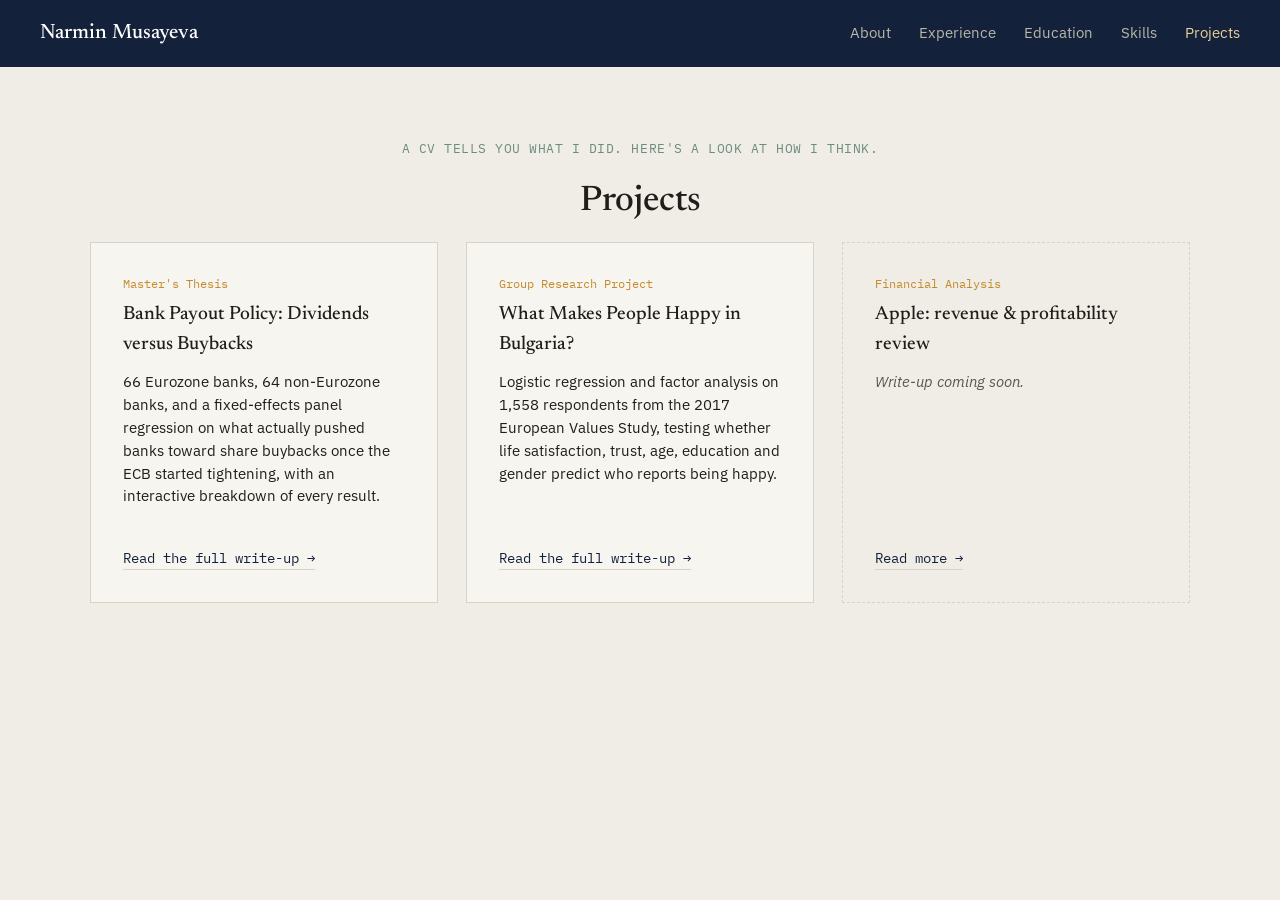
==== projects/index.html @ e005179e "Initial commit" ====
<!DOCTYPE html>
<html lang="en">
<head>
<meta charset="UTF-8">
<meta name="viewport" content="width=device-width, initial-scale=1.0">
<title>Projects · Narmin Musayeva</title>
<link rel="preconnect" href="https://fonts.googleapis.com">
<link rel="preconnect" href="https://fonts.gstatic.com" crossorigin>
<link href="https://fonts.googleapis.com/css2?family=Newsreader:ital,opsz,wght@0,6..72,400;0,6..72,500;0,6..72,600;1,6..72,400&family=IBM+Plex+Sans:wght@400;500;600&family=IBM+Plex+Mono:wght@400;500&display=swap" rel="stylesheet">
<link rel="stylesheet" href="../style.css">
</head>
<body>

<a class="skip-link" href="#main">Skip to content</a>

<header class="topnav">
  <a href="../index.html#about" class="topnav-brand">Narmin Musayeva</a>
  <nav class="topnav-links" aria-label="Section navigation">
    <a href="../index.html#about" class="nav-link">About</a>
    <a href="../index.html#experience" class="nav-link">Experience</a>
    <a href="../index.html#education" class="nav-link">Education</a>
    <a href="../index.html#skills" class="nav-link">Skills</a>
    <a href="index.html" class="nav-link active">Projects</a>
  </nav>
  <button type="button" class="nav-toggle" aria-label="Toggle menu" aria-expanded="false">☰</button>
</header>

<main id="main">
  <section class="section project-page">
    <p class="eyebrow">A CV tells you what I did. Here's a look at how I think.</p>
    <h1 class="project-title">Projects</h1>

    <div class="project-cards">
      <article class="case">
        <p class="case-tag">Master's Thesis</p>
        <h4>Bank Payout Policy: Dividends versus Buybacks</h4>
        <p class="case-desc">
          66 Eurozone banks, 64 non-Eurozone banks, and a fixed-effects panel regression on what
          actually pushed banks toward share buybacks once the ECB started tightening, with an
          interactive breakdown of every result.
        </p>
        <a href="thesis.html" class="case-link">Read the full write-up →</a>
      </article>

      <article class="case">
        <p class="case-tag">Group Research Project</p>
        <h4>What Makes People Happy in Bulgaria?</h4>
        <p class="case-desc">
          Logistic regression and factor analysis on 1,558 respondents from the 2017 European
          Values Study, testing whether life satisfaction, trust, age, education and gender predict
          who reports being happy.
        </p>
        <a href="bulgaria.html" class="case-link">Read the full write-up →</a>
      </article>

      <article class="case case-secondary">
        <p class="case-tag">Financial Analysis</p>
        <h4>Apple: revenue &amp; profitability review</h4>
        <p class="case-desc placeholder-copy">Write-up coming soon.</p>
        <a href="apple.html" class="case-link">Read more →</a>
      </article>
    </div>
  </section>
</main>

<script src="../script.js"></script>
</body>
</html>
---- style.css ----
/* ---------- tokens ---------- */
:root{
  --ink: #14213B;
  --ink-soft: #2A3A5C;
  --paper: #EFEDE6;
  --paper-raised: #F7F5F0;
  --text: #201E1A;
  --text-soft: #5B584E;
  --line: #D8D3C6;
  --accent: #C68A2E;
  --accent-soft: #E7CE9C;
  --sage: #6E8B7F;

  --serif: "Newsreader", Georgia, serif;
  --sans: "IBM Plex Sans", -apple-system, sans-serif;
  --mono: "IBM Plex Mono", monospace;

  --sidebar-w: 300px;
}

*{ box-sizing: border-box; }

html{ scroll-behavior: smooth; }

@media (prefers-reduced-motion: reduce){
  html{ scroll-behavior: auto; }
  *{ animation: none !important; transition: none !important; }
}

body{
  margin:0;
  background: var(--paper);
  color: var(--text);
  font-family: var(--sans);
  line-height: 1.55;
}

.skip-link{
  position:absolute; left:-999px; top:0;
  background: var(--ink); color:#fff; padding:.75rem 1rem; z-index:100;
}
.skip-link:focus{ left:1rem; top:1rem; }

a{ color: inherit; }

/* ---------- top nav ---------- */
.topnav{
  position: sticky;
  top:0;
  z-index: 50;
  background: var(--ink);
  color: #EDEBE3;
  display:flex;
  align-items:center;
  justify-content: space-between;
  padding: 1.1rem 2.5rem;
}

.topnav-brand{
  font-family: var(--serif);
  font-size: 1.3rem;
  font-weight: 500;
  color: #fff;
  text-decoration: none;
}

.topnav-links{
  display:flex;
  gap: 1.75rem;
}

.nav-link{
  text-decoration:none;
  color: #B9B6A9;
  font-size: 0.95rem;
  position: relative;
  padding-bottom: 2px;
}

.nav-link.active,
.nav-link:hover{
  color: #fff;
}

.nav-link.active{
  color: var(--accent-soft);
}

.nav-toggle{
  display:none;
  background: transparent;
  border: 1px solid rgba(237,235,227,0.4);
  color: #EDEBE3;
  font-size: 1.1rem;
  padding: 0.35rem 0.7rem;
  cursor: pointer;
}

/* ---------- main ---------- */
main{
  padding: 3rem 2rem 3rem;
}

.section{
  max-width: 1500px;
  margin-inline: auto;
  padding: 4rem 0;
  border-bottom: 1px solid var(--line);
  scroll-margin-top: 5rem;
}
.section:last-of-type{ border-bottom: none; }

.section-title{
  font-family: var(--serif);
  font-size: 1.6rem;
  font-weight: 500;
  margin: 0 0 1.75rem;
}

.section-title-link{
  text-decoration: none;
  color: inherit;
  display: inline-block;
}

.section-title-link .section-title{
  transition: color 0.15s ease;
}

.section-title-link:hover .section-title{
  color: var(--accent);
}

.section-intro{
  color: var(--text-soft);
  margin: -1rem 0 1.75rem;
  max-width: 60ch;
}

/* ---------- hero ---------- */
.hero{ padding-top: 2.5rem; }

.hero-card{
  display:flex;
  border: 1px solid var(--line);
  background: var(--paper-raised);
  margin-bottom: 3rem;
  overflow: hidden;
}

.hero-photo{
  flex: 0 0 320px;
  background: var(--ink);
  display:flex;
  align-items:center;
  justify-content:center;
}

.hero-photo-img{
  width: 100%;
  height: 100%;
  object-fit: cover;
  display: block;
}

.hero-info{
  flex: 1;
  padding: 2.5rem 3rem;
}

.eyebrow{
  font-family: var(--mono);
  font-size: 0.8rem;
  color: var(--sage);
  text-transform: uppercase;
  letter-spacing: 0.04em;
  margin: 0 0 1rem;
}

.hero-name{
  font-family: var(--serif);
  font-size: 2.2rem;
  font-weight: 500;
  margin: 0 0 0.4rem;
}

.hero-title{
  font-family: var(--serif);
  font-size: 1.4rem;
  font-weight: 600;
  color: var(--ink);
  max-width: 42ch;
  margin: 0 0 1rem;
}

.hero-contact{
  display:grid;
  grid-template-columns: repeat(4, 1fr);
  gap: 1.5rem;
  margin: 0 0 1.75rem;
}

.hero-contact dt{
  font-family: var(--mono);
  font-size: 0.72rem;
  color: var(--sage);
  margin-bottom: 0.25rem;
}

.hero-contact dd{
  margin:0;
  font-size: 0.92rem;
}

.hero-contact a{
  text-decoration:none;
  border-bottom: 1px solid var(--line);
}
.hero-contact a:hover{ border-color: var(--text); }

.hero-cta{
  display:inline-block;
  font-family: var(--mono);
  font-size: 0.85rem;
  background: var(--ink);
  color: #fff;
  text-decoration:none;
  padding: 0.6rem 1.2rem;
}

.hero-tagline{
  max-width: 1200px;
  margin-inline: auto;
}

.hero-lead{
  max-width: 100%;
  font-size: 0.98rem;
  color: var(--text-soft);
  margin: 0 0 1.75rem;
}

.demo{
  background: var(--paper-raised);
  border: 1px solid var(--line);
  border-left: 3px solid var(--accent);
  padding: 2.25rem 3rem;
  margin-bottom: 2.5rem;
}

.demo-examples{
  display:flex;
  gap: 0.5rem;
  flex-wrap: wrap;
  margin-bottom: 1.25rem;
}

.demo-label{
  font-size: 0.8rem;
  color: var(--text-soft);
  margin-bottom: 1rem;
}

.demo-toggle{
  display:flex;
  gap: 0.5rem;
  margin-bottom: 1.25rem;
}

.demo-btn{
  font-family: var(--sans);
  font-size: 0.85rem;
  background: transparent;
  border: 1px solid var(--line);
  color: var(--text-soft);
  padding: 0.4rem 0.9rem;
  cursor: pointer;
}

.demo-btn.active{
  background: var(--ink);
  color: #fff;
  border-color: var(--ink);
}

.demo-text{
  margin:0;
  font-size: 1rem;
  min-height: 3.5em;
}

/* ---------- timeline ---------- */
.timeline{
  list-style:none;
  margin:0; padding:0;
  border-left: 1px solid var(--line);
}

.timeline-item{
  position: relative;
  padding: 0 0 2.25rem 2rem;
}
.timeline-item:last-child{ padding-bottom: 0; }

.timeline-item::before{
  content:"";
  position:absolute;
  left: -4.5px;
  top: 0.4rem;
  width: 8px; height:8px;
  background: var(--accent);
  border-radius: 50%;
}

.timeline-date{
  font-family: var(--mono);
  font-size: 0.8rem;
  color: var(--sage);
  display:block;
  margin-bottom: 0.35rem;
}

.timeline-body h4{
  margin: 0 0 0.25rem;
  font-family: var(--serif);
  font-weight: 500;
  font-size: 1.2rem;
}

.role-meta{
  font-size: 0.9rem;
  color: var(--text-soft);
  margin: 0 0 0.5rem;
}

.timeline-body p:last-child{
  max-width: 60ch;
  margin: 0;
}

.role-bullets{
  list-style:none;
  margin: 0;
  padding: 0;
  max-width: 100ch;
  display:flex;
  flex-direction: column;
  gap: 0.4rem;
}

.role-bullets li{
  position: relative;
  padding-left: 1.1rem;
}

.role-bullets li::before{
  content:"–";
  position:absolute;
  left:0;
  color: var(--accent);
}

/* ---------- projects / case files ---------- */
.case{
  border: 1px solid var(--line);
  background: var(--paper-raised);
  padding: 2rem;
  margin-bottom: 1.75rem;
  position: relative;
}

.case-secondary{
  background: transparent;
  border-style: dashed;
}

.case-header{
  display:flex;
  justify-content: space-between;
  align-items: flex-start;
  gap: 1rem;
  flex-wrap: wrap;
  margin-bottom: 1rem;
}

.case-tag{
  font-family: var(--mono);
  font-size: 0.75rem;
  color: var(--accent);
  margin: 0 0 0.4rem;
}

.case-header h4{
  font-family: var(--serif);
  font-weight: 500;
  font-size: 1.35rem;
  margin: 0;
  max-width: 30ch;
}

.case-scope{
  font-size: 0.82rem;
  color: var(--text-soft);
  text-align: right;
  max-width: 22ch;
}

.case-desc{
  max-width: 66ch;
  margin: 0 0 1.5rem;
}

.placeholder-copy{
  color: var(--text-soft);
  font-style: italic;
}

/* ---------- project cards (Projects teaser + hub) ---------- */
.project-cards{
  display:grid;
  grid-template-columns: repeat(3, 1fr);
  gap: 1.75rem;
}

.project-cards .case{
  display:flex;
  flex-direction: column;
  margin-bottom: 0;
  transition: transform 0.15s ease, box-shadow 0.15s ease;
}

.project-cards .case:hover{
  transform: translateY(-4px);
  box-shadow: 0 8px 20px rgba(20,33,59,0.12);
}

.project-cards .case-tag{
  font-family: var(--mono);
  font-size: 0.75rem;
  color: var(--accent);
  margin: 0 0 0.4rem;
}

.project-cards h4{
  font-family: var(--serif);
  font-weight: 500;
  font-size: 1.2rem;
  margin: 0 0 0.75rem;
}

.project-cards .case-desc{
  flex: 1;
  font-size: 0.92rem;
  max-width: none;
}

.case-link{
  font-family: var(--mono);
  font-size: 0.85rem;
  color: var(--ink);
  text-decoration: none;
  border-bottom: 1px solid var(--line);
  width: fit-content;
  margin-top: 1rem;
}
.case-link::after{
  content: "";
  position: absolute;
  inset: 0;
}
.case-link:hover{ border-color: var(--text); }

/* ---------- dedicated project pages ---------- */
.project-page{ max-width: 1100px; padding-top: 1.5rem !important; }

.project-page > .eyebrow,
.project-page > .project-title{
  text-align: center;
}

.project-page .case-scope{
  text-align: center;
  max-width: none;
  margin: 0 auto 1.5rem;
}

.project-page .project-intro{
  max-width: 100%;
  margin: 0 0 2rem;
  text-align: left;
}

.back-link{
  display:inline-block;
  font-family: var(--mono);
  font-size: 0.82rem;
  color: var(--text-soft);
  text-decoration: none;
  margin-bottom: 1.5rem;
}
.back-link:hover{ color: var(--text); }

.project-title{
  font-family: var(--serif);
  font-size: 2.2rem;
  font-weight: 500;
  margin: 0 0 0.75rem;
}

.demo-takeaway{
  margin: 1rem 0 0;
  padding-top: 1rem;
  border-top: 1px solid var(--line);
  font-size: 0.92rem;
  color: var(--text-soft);
}

.method-card{
  display: inline-block;
  border: 1px solid var(--line);
  padding: 1rem 1.5rem;
  margin: 0 0 2rem;
}

.method-card .case-tag{ margin-bottom: 0.5rem; }

.method-card p{
  margin: 0;
  font-size: 0.88rem;
  color: var(--text-soft);
}

.group-label{
  display: inline-block;
  font-family: var(--mono);
  font-size: 0.72rem;
  color: #fff;
  background: var(--sage);
  padding: 0.2rem 0.6rem;
  margin-bottom: 1rem;
}

.view-tabs{
  display:flex;
  gap: 0.4rem;
  flex-wrap: wrap;
  margin-bottom: 1.25rem;
  border-bottom: 1px solid var(--line);
  padding-bottom: 1rem;
}

.interactive-hint{
  font-size: 0.82rem;
  color: var(--text-soft);
  font-style: italic;
  margin: 0 0 1.5rem;
}

.view-tab{
  font-family: var(--sans);
  font-size: 0.82rem;
  background: transparent;
  border: none;
  color: var(--text-soft);
  padding: 0.4rem 0.1rem;
  cursor: pointer;
  border-bottom: 2px solid transparent;
}

.view-tab.active{
  color: var(--ink);
  border-bottom-color: var(--accent);
  font-weight: 500;
}

.chart-controls{
  display:flex;
  gap: 0.5rem;
  margin-bottom: 1rem;
  flex-wrap: wrap;
}

.chip{
  font-family: var(--mono);
  font-size: 0.78rem;
  background: transparent;
  border: 1px solid var(--line);
  padding: 0.35rem 0.75rem;
  cursor: pointer;
  color: var(--text-soft);
}

.chip.active{
  background: var(--accent);
  border-color: var(--accent);
  color: #fff;
}

.chart-wrap{
  background: #fff;
  border: 1px solid var(--line);
  padding: 1rem;
  height: 260px;
}

.chart-wrap canvas{
  max-height: 100% !important;
}

.chart-note{
  font-size: 0.78rem;
  color: var(--text-soft);
  margin: 0.75rem 0 0;
}

.chart-note code{
  font-family: var(--mono);
  background: var(--paper);
  padding: 0.1rem 0.35rem;
}

/* ---------- skills ---------- */
.skills-grid{
  display:grid;
  grid-template-columns: repeat(3, 1fr);
  gap: 2.5rem 3rem;
}

.skill-group h4{
  font-family: var(--serif);
  font-weight: 500;
  font-size: 1.05rem;
  margin: 0 0 1rem;
}

.skill-list{
  list-style:none;
  margin:0; padding:0;
  display:flex;
  flex-direction: column;
  gap: 0.6rem;
}

.skill-list li{
  font-size: 0.92rem;
  color: var(--text-soft);
}

/* ---------- contact ---------- */
.contact-links{
  display:flex;
  flex-direction: column;
  gap: 0.9rem;
  align-items: flex-start;
}

.contact-link{
  font-family: var(--mono);
  font-size: 1rem;
  text-decoration:none;
  border-bottom: 1px solid var(--line);
  padding-bottom: 2px;
}
.contact-link:hover{ border-color: var(--text); }

.footer{
  padding: 2rem 0 1rem;
  font-size: 0.8rem;
  color: var(--text-soft);
}

/* ---------- responsive ---------- */
@media (max-width: 880px){
  .topnav{ flex-wrap: wrap; padding: 1rem 1.25rem; }
  .topnav-links{
    display:none;
    width:100%;
    flex-direction: column;
    gap: 0.75rem;
    margin-top: 1rem;
  }
  .topnav-links.open{ display:flex; }
  .nav-toggle{ display:block; }
  main{ padding: 2.5rem 1.25rem; }
  .hero-card{ flex-direction: column; }
  .hero-photo{ flex-basis: auto; height: 280px; }
  .hero-info{ padding: 2rem; }
  .hero-contact{ grid-template-columns: 1fr; }
  .skills-grid{ grid-template-columns: 1fr; }
  .project-cards{ grid-template-columns: 1fr; }
  .case-header{ flex-direction: column; }
  .case-scope{ text-align: left; }
}
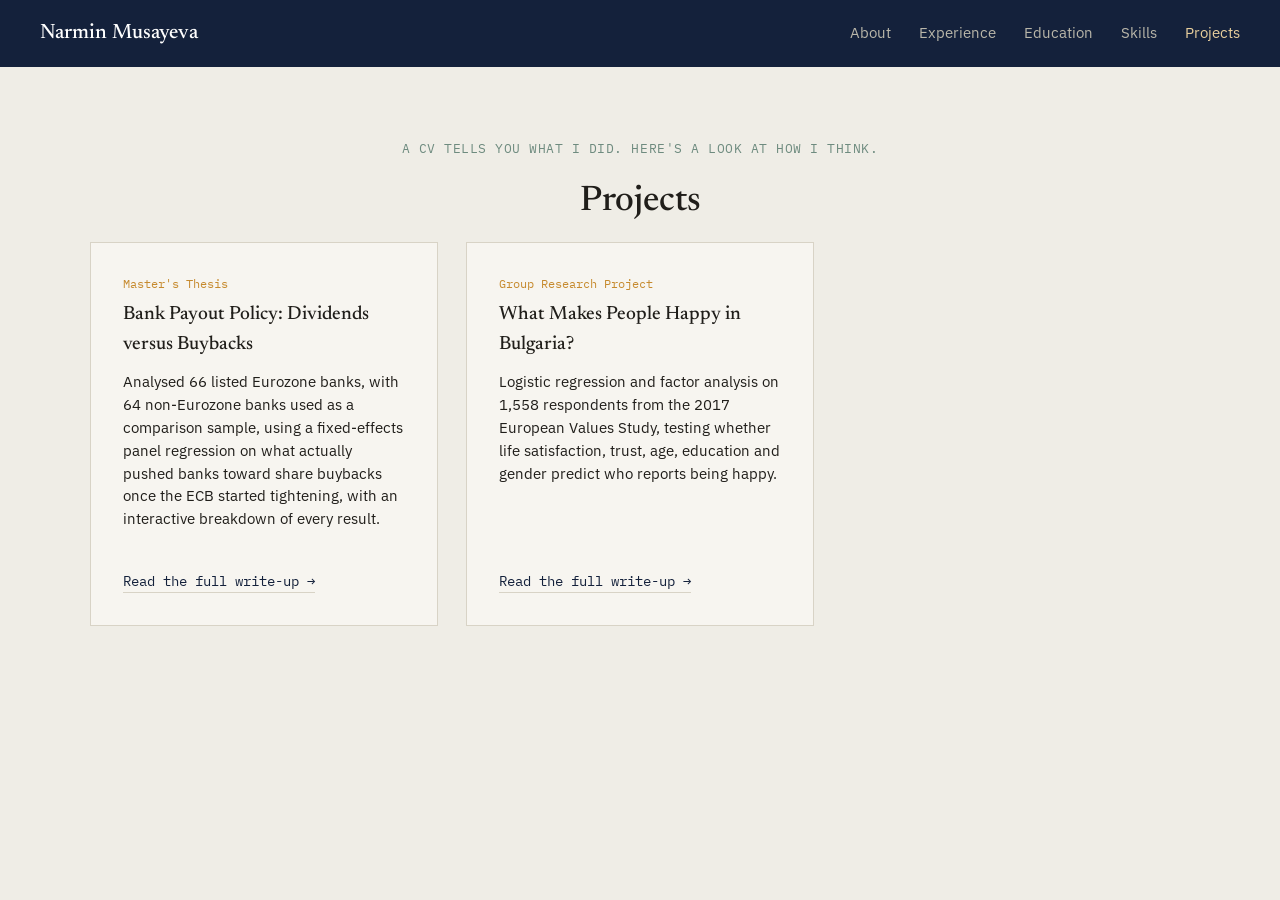
==== commit 0aaaca2a: "Reorder sections, update skills, hide Apple project" ====
--- a/projects/index.html
+++ b/projects/index.html
@@ -35,7 +35,8 @@
         <p class="case-tag">Master's Thesis</p>
         <h4>Bank Payout Policy: Dividends versus Buybacks</h4>
         <p class="case-desc">
-          66 Eurozone banks, 64 non-Eurozone banks, and a fixed-effects panel regression on what
+          Analysed 66 listed Eurozone banks, with 64 non-Eurozone banks used as a comparison sample,
+          using a fixed-effects panel regression on what
           actually pushed banks toward share buybacks once the ECB started tightening, with an
           interactive breakdown of every result.
         </p>
@@ -53,12 +54,14 @@
         <a href="bulgaria.html" class="case-link">Read the full write-up →</a>
       </article>
 
+      <!-- Apple project temporarily hidden
       <article class="case case-secondary">
         <p class="case-tag">Financial Analysis</p>
         <h4>Apple: revenue &amp; profitability review</h4>
         <p class="case-desc placeholder-copy">Write-up coming soon.</p>
         <a href="apple.html" class="case-link">Read more →</a>
       </article>
+      -->
     </div>
   </section>
 </main>
--- a/style.css
+++ b/style.css
@@ -622,8 +622,8 @@
 /* ---------- skills ---------- */
 .skills-grid{
   display:grid;
-  grid-template-columns: repeat(3, 1fr);
-  gap: 2.5rem 3rem;
+  grid-template-columns: repeat(4, 1fr);
+  gap: 2.5rem 2rem;
 }
 
 .skill-group h4{
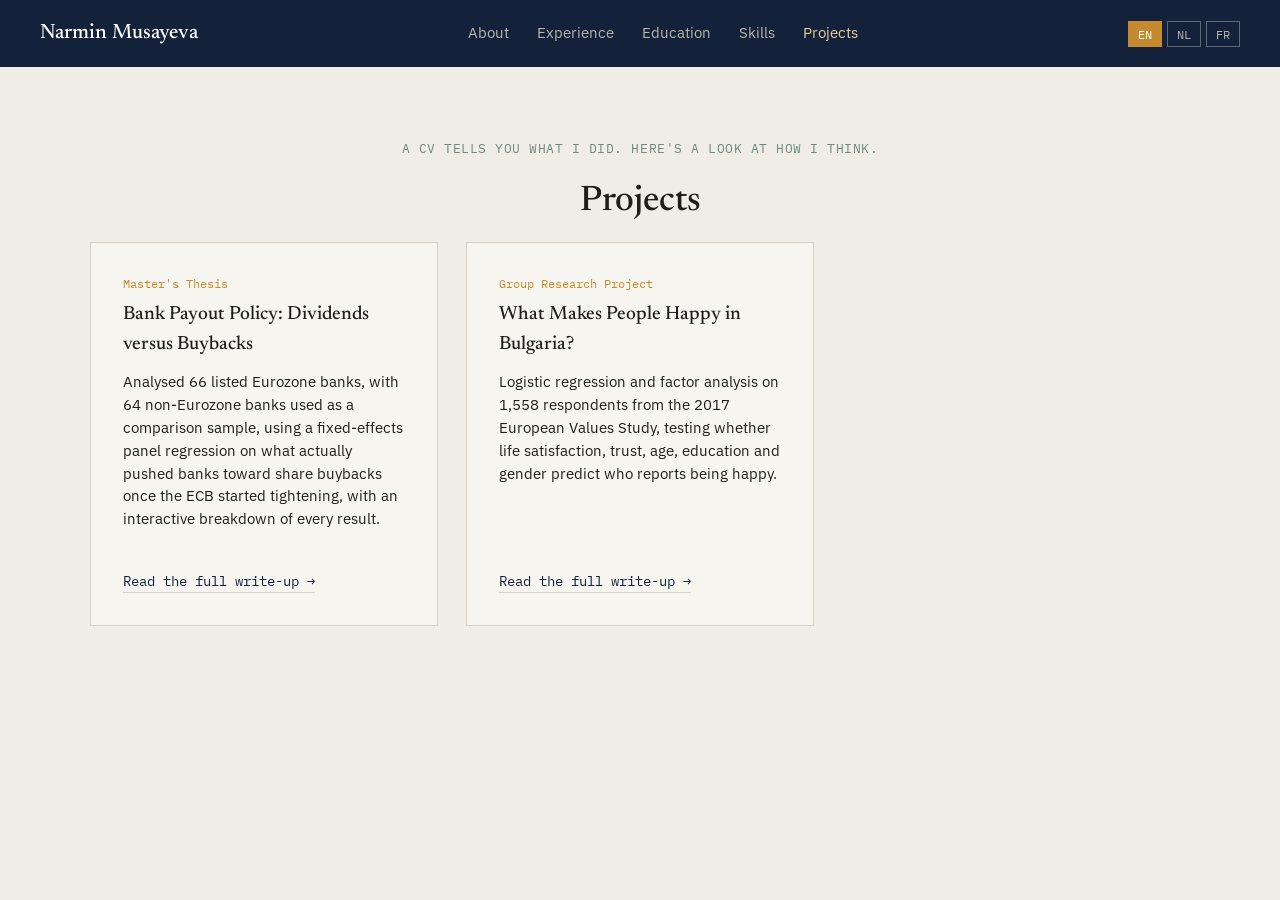
==== commit 1415f31d: "changes to displaying nav" ====
--- a/projects/index.html
+++ b/projects/index.html
@@ -15,13 +15,21 @@
 
 <header class="topnav">
   <a href="../index.html#about" class="topnav-brand">Narmin Musayeva</a>
+
   <nav class="topnav-links" aria-label="Section navigation">
-    <a href="../index.html#about" class="nav-link">About</a>
-    <a href="../index.html#experience" class="nav-link">Experience</a>
-    <a href="../index.html#education" class="nav-link">Education</a>
-    <a href="../index.html#skills" class="nav-link">Skills</a>
-    <a href="index.html" class="nav-link active">Projects</a>
+    <a href="../index.html#about" class="nav-link" data-i18n="nav.about">About</a>
+    <a href="../index.html#experience" class="nav-link" data-i18n="nav.experience">Experience</a>
+    <a href="../index.html#education" class="nav-link" data-i18n="nav.education">Education</a>
+    <a href="../index.html#skills" class="nav-link" data-i18n="nav.skills">Skills</a>
+    <a href="index.html" class="nav-link active" data-i18n="nav.projects">Projects</a>
   </nav>
+
+  <div class="lang-switcher">
+    <button type="button" class="lang-btn active" data-lang="en">EN</button>
+    <button type="button" class="lang-btn" data-lang="nl">NL</button>
+    <button type="button" class="lang-btn" data-lang="fr">FR</button>
+  </div>
+
   <button type="button" class="nav-toggle" aria-label="Toggle menu" aria-expanded="false">☰</button>
 </header>
 
--- a/style.css
+++ b/style.css
@@ -50,9 +50,9 @@
   z-index: 50;
   background: var(--ink);
   color: #EDEBE3;
-  display:flex;
-  align-items:center;
-  justify-content: space-between;
+  display:grid;
+  grid-template-columns: auto 1fr auto;
+  align-items: center;
   padding: 1.1rem 2.5rem;
 }
 
@@ -62,11 +62,13 @@
   font-weight: 500;
   color: #fff;
   text-decoration: none;
+  justify-self: start;
 }
 
 .topnav-links{
   display:flex;
   gap: 1.75rem;
+  justify-self: center;
 }
 
 .nav-link{
@@ -96,6 +98,34 @@
   cursor: pointer;
 }
 
+.lang-switcher{
+  display:flex;
+  gap: 0.35rem;
+  justify-self: end;
+  margin-left: 0;
+}
+
+.lang-btn{
+  font-family: var(--mono);
+  font-size: 0.78rem;
+  background: transparent;
+  border: 1px solid rgba(237,235,227,0.35);
+  color: #B9B6A9;
+  padding: 0.25rem 0.55rem;
+  cursor: pointer;
+}
+
+.lang-btn.active{
+  background: var(--accent);
+  border-color: var(--accent);
+  color: #fff;
+}
+
+.lang-btn:hover:not(.active){
+  color: #fff;
+  border-color: rgba(237,235,227,0.7);
+}
+
 /* ---------- main ---------- */
 main{
   padding: 3rem 2rem 3rem;
@@ -141,7 +171,8 @@
 .hero{ padding-top: 2.5rem; }
 
 .hero-card{
-  display:flex;
+  display:grid;
+  grid-template-columns: 320px 1fr;
   border: 1px solid var(--line);
   background: var(--paper-raised);
   margin-bottom: 3rem;
@@ -340,12 +371,32 @@
 
 .role-bullets{
   list-style:none;
-  margin: 0;
+  margin: 0.6rem 0 0;
   padding: 0;
   max-width: 100ch;
   display:flex;
   flex-direction: column;
   gap: 0.4rem;
+}
+
+.role-bullets[hidden]{
+  display: none;
+}
+
+.details-toggle{
+  font-family: var(--sans);
+  font-size: 0.85rem;
+  color: var(--accent);
+  background: transparent;
+  border: none;
+  padding: 0;
+  margin: 0.5rem 0 0;
+  cursor: pointer;
+  display: block;
+}
+
+.details-toggle:hover{
+  text-decoration: underline;
 }
 
 .role-bullets li{
@@ -681,6 +732,7 @@
   }
   .topnav-links.open{ display:flex; }
   .nav-toggle{ display:block; }
+  .lang-switcher{ margin-left: 0; margin-top: 0.5rem; }
   main{ padding: 2.5rem 1.25rem; }
   .hero-card{ flex-direction: column; }
   .hero-photo{ flex-basis: auto; height: 280px; }
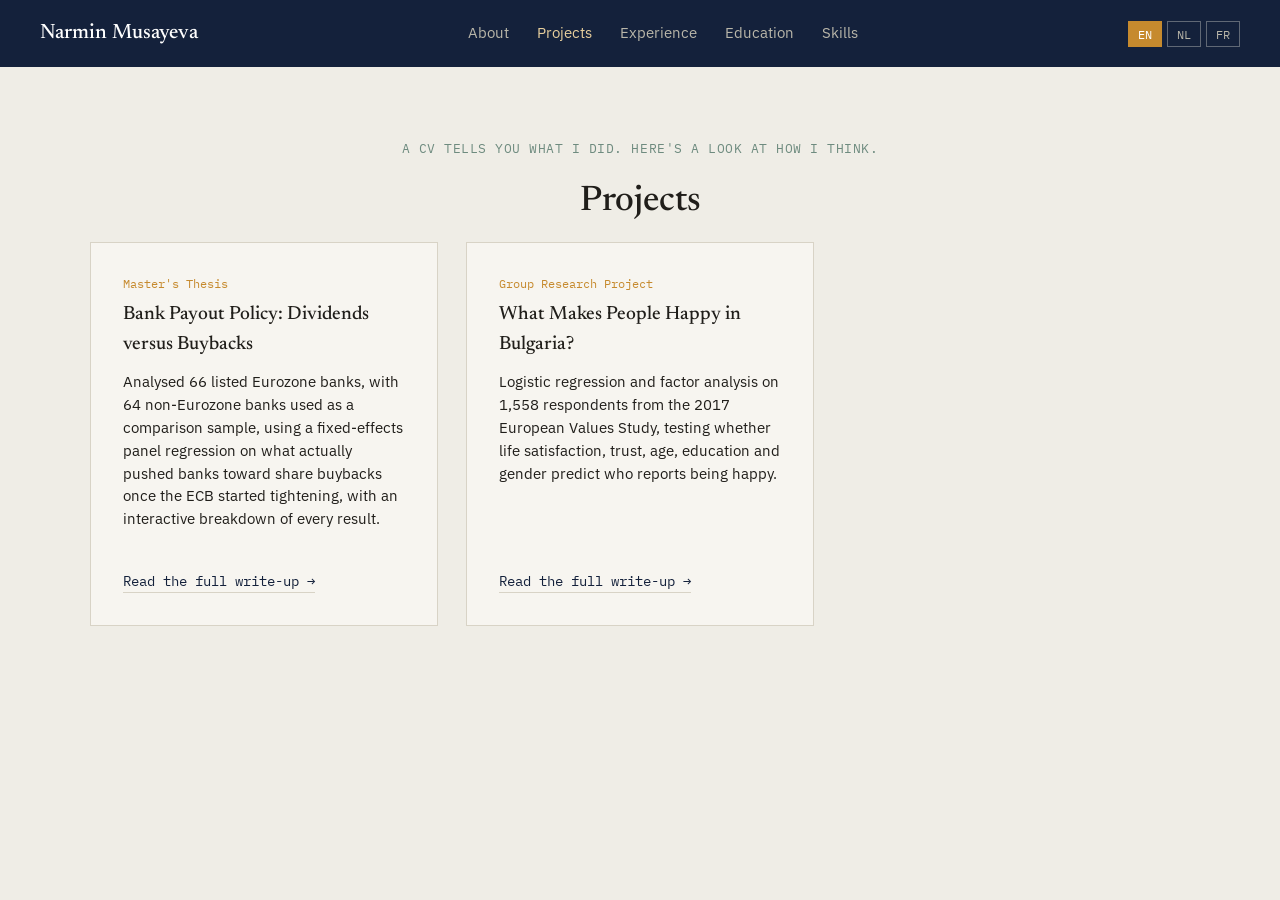
==== commit c7f0ed4e: "correction nav bar" ====
--- a/projects/index.html
+++ b/projects/index.html
@@ -18,10 +18,10 @@
 
   <nav class="topnav-links" aria-label="Section navigation">
     <a href="../index.html#about" class="nav-link" data-i18n="nav.about">About</a>
+    <a href="index.html" class="nav-link active" data-i18n="nav.projects">Projects</a>
     <a href="../index.html#experience" class="nav-link" data-i18n="nav.experience">Experience</a>
     <a href="../index.html#education" class="nav-link" data-i18n="nav.education">Education</a>
     <a href="../index.html#skills" class="nav-link" data-i18n="nav.skills">Skills</a>
-    <a href="index.html" class="nav-link active" data-i18n="nav.projects">Projects</a>
   </nav>
 
   <div class="lang-switcher">
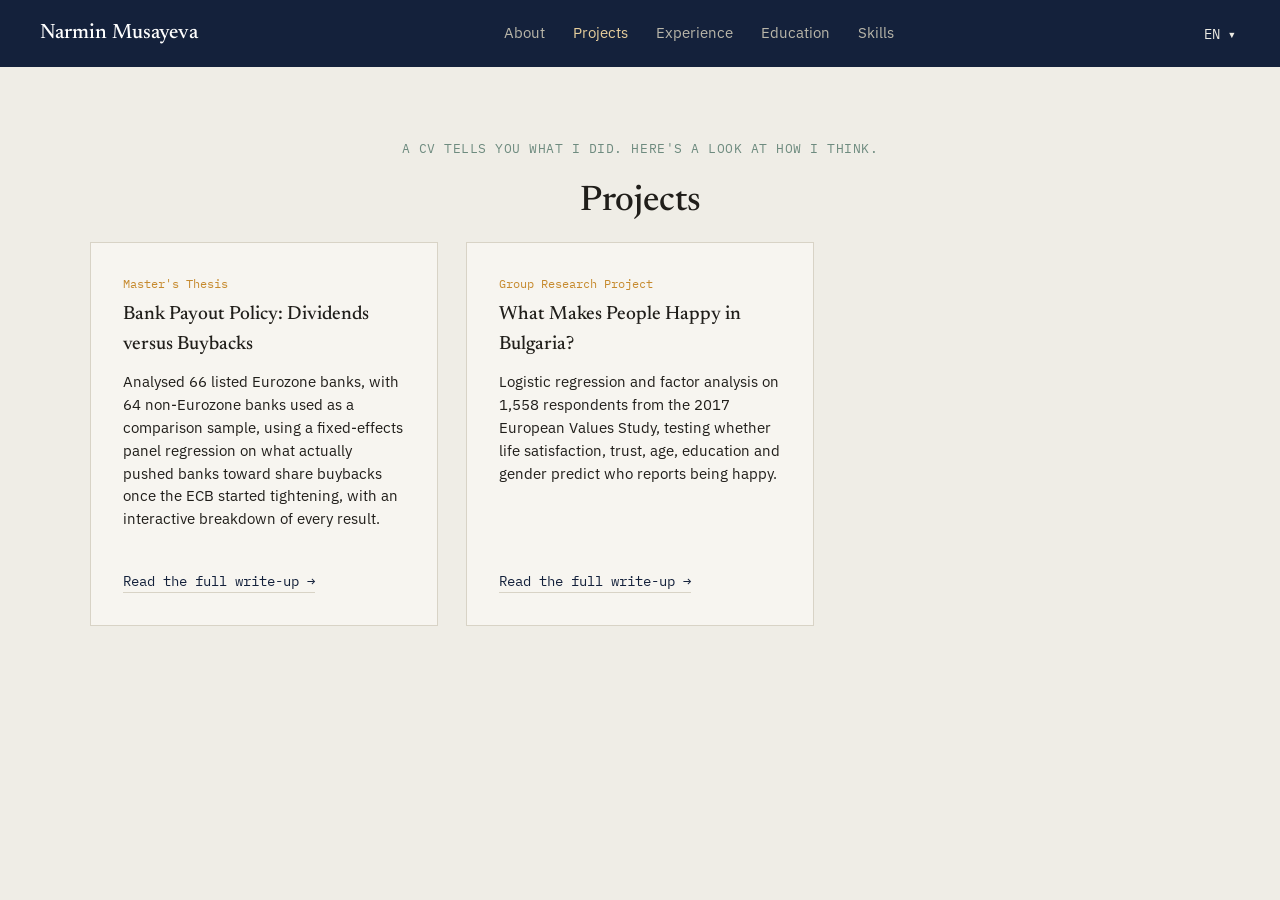
==== commit 8667e871: "drop down and hamburger fixed" ====
--- a/projects/index.html
+++ b/projects/index.html
@@ -25,9 +25,20 @@
   </nav>
 
   <div class="lang-switcher">
-    <button type="button" class="lang-btn active" data-lang="en">EN</button>
-    <button type="button" class="lang-btn" data-lang="nl">NL</button>
-    <button type="button" class="lang-btn" data-lang="fr">FR</button>
+    <button
+      type="button"
+      class="lang-current"
+      aria-haspopup="true"
+      aria-expanded="false"
+    >
+      EN ▾
+    </button>
+
+    <div class="lang-menu">
+      <button type="button" class="lang-btn active" data-lang="en">English</button>
+      <button type="button" class="lang-btn" data-lang="nl">Nederlands</button>
+      <button type="button" class="lang-btn" data-lang="fr">Français</button>
+    </div>
   </div>
 
   <button type="button" class="nav-toggle" aria-label="Toggle menu" aria-expanded="false">☰</button>
@@ -35,45 +46,56 @@
 
 <main id="main">
   <section class="section project-page">
-    <p class="eyebrow">A CV tells you what I did. Here's a look at how I think.</p>
-    <h1 class="project-title">Projects</h1>
+    <p class="eyebrow" data-i18n="projects.intro">
+      A CV tells you what I did. Here's a look at how I think.
+    </p>
+
+    <h1 class="project-title" data-i18n="nav.projects">
+      Projects
+    </h1>
 
     <div class="project-cards">
       <article class="case">
-        <p class="case-tag">Master's Thesis</p>
+        <p class="case-tag" data-i18n="projects.thesis.tag">
+          Master's Thesis
+        </p>
+
         <h4>Bank Payout Policy: Dividends versus Buybacks</h4>
-        <p class="case-desc">
+
+        <p class="case-desc" data-i18n="projects.thesis.desc">
           Analysed 66 listed Eurozone banks, with 64 non-Eurozone banks used as a comparison sample,
-          using a fixed-effects panel regression on what
-          actually pushed banks toward share buybacks once the ECB started tightening, with an
-          interactive breakdown of every result.
+          using a fixed-effects panel regression on what actually pushed banks toward share buybacks once the ECB started tightening, with an interactive breakdown of every result.
         </p>
-        <a href="thesis.html" class="case-link">Read the full write-up →</a>
+
+        <a href="thesis.html"
+           class="case-link"
+           data-i18n="projects.readMore">
+          Read the full write-up →
+        </a>
       </article>
 
       <article class="case">
-        <p class="case-tag">Group Research Project</p>
+        <p class="case-tag" data-i18n="projects.bulgaria.tag">
+          Group Research Project
+        </p>
+
         <h4>What Makes People Happy in Bulgaria?</h4>
-        <p class="case-desc">
-          Logistic regression and factor analysis on 1,558 respondents from the 2017 European
-          Values Study, testing whether life satisfaction, trust, age, education and gender predict
-          who reports being happy.
+
+        <p class="case-desc" data-i18n="projects.bulgaria.desc">
+          Logistic regression and factor analysis on 1,558 respondents from the 2017 European Values Study, testing whether life satisfaction, trust, age, education and gender predict who reports being happy.
         </p>
-        <a href="bulgaria.html" class="case-link">Read the full write-up →</a>
+
+        <a href="bulgaria.html"
+           class="case-link"
+           data-i18n="projects.readMore">
+          Read the full write-up →
+        </a>
       </article>
-
-      <!-- Apple project temporarily hidden
-      <article class="case case-secondary">
-        <p class="case-tag">Financial Analysis</p>
-        <h4>Apple: revenue &amp; profitability review</h4>
-        <p class="case-desc placeholder-copy">Write-up coming soon.</p>
-        <a href="apple.html" class="case-link">Read more →</a>
-      </article>
-      -->
     </div>
   </section>
 </main>
 
+<script src="../i18n.js"></script>
 <script src="../script.js"></script>
 </body>
 </html>
--- a/style.css
+++ b/style.css
@@ -91,39 +91,65 @@
 .nav-toggle{
   display:none;
   background: transparent;
-  border: 1px solid rgba(237,235,227,0.4);
+  border: none;
   color: #EDEBE3;
-  font-size: 1.1rem;
-  padding: 0.35rem 0.7rem;
+  font-size: 1.5rem;
+  padding: 0.25rem;
   cursor: pointer;
 }
 
 .lang-switcher{
-  display:flex;
-  gap: 0.35rem;
+  position: relative;
   justify-self: end;
-  margin-left: 0;
+}
+
+.lang-current{
+  font-family: var(--mono);
+  font-size: 0.85rem;
+  background: transparent;
+  border: none;
+  color: #EDEBE3;
+  padding: 0.35rem 0.25rem;
+  cursor: pointer;
+}
+
+.lang-current:hover{
+  color: var(--accent-soft);
+}
+
+.lang-menu{
+  display: none;
+  position: absolute;
+  top: calc(100% + 0.5rem);
+  right: 0;
+  min-width: 130px;
+  background: var(--ink);
+  border: 1px solid rgba(237,235,227,0.18);
+  padding: 0.35rem 0;
+  z-index: 100;
+}
+
+.lang-menu.open{
+  display: block;
 }
 
 .lang-btn{
+  display: block;
+  width: 100%;
+  text-align: left;
   font-family: var(--mono);
   font-size: 0.78rem;
   background: transparent;
-  border: 1px solid rgba(237,235,227,0.35);
+  border: none;
   color: #B9B6A9;
-  padding: 0.25rem 0.55rem;
+  padding: 0.55rem 0.8rem;
   cursor: pointer;
 }
 
+.lang-btn:hover,
 .lang-btn.active{
-  background: var(--accent);
-  border-color: var(--accent);
   color: #fff;
-}
-
-.lang-btn:hover:not(.active){
-  color: #fff;
-  border-color: rgba(237,235,227,0.7);
+  background: rgba(255,255,255,0.08);
 }
 
 /* ---------- main ---------- */
@@ -722,7 +748,12 @@
 
 /* ---------- responsive ---------- */
 @media (max-width: 880px){
-  .topnav{ flex-wrap: wrap; padding: 1rem 1.25rem; }
+  .topnav{ 
+    grid-template-columns: 1fr auto auto; 
+    column-gap: 0.75rem; 
+    align-items: center; 
+    padding: 1rem 1.25rem;
+  }
   .topnav-links{
     display:none;
     width:100%;
@@ -731,12 +762,15 @@
     margin-top: 1rem;
   }
   .topnav-links.open{ display:flex; }
-  .nav-toggle{ display:block; }
-  .lang-switcher{ margin-left: 0; margin-top: 0.5rem; }
+  .nav-toggle{ 
+    display:block;
+    justify-self: end; 
+  }
+  .lang-switcher{ margin: 0; }
   main{ padding: 2.5rem 1.25rem; }
-  .hero-card{ flex-direction: column; }
-  .hero-photo{ flex-basis: auto; height: 280px; }
-  .hero-info{ padding: 2rem; }
+  .hero-card{ grid-template-columns: 1fr; }
+  .hero-photo{ width: 100%; height: 280px; }
+  .hero-info{ width: 100%; padding: 2rem; }
   .hero-contact{ grid-template-columns: 1fr; }
   .skills-grid{ grid-template-columns: 1fr; }
   .project-cards{ grid-template-columns: 1fr; }
